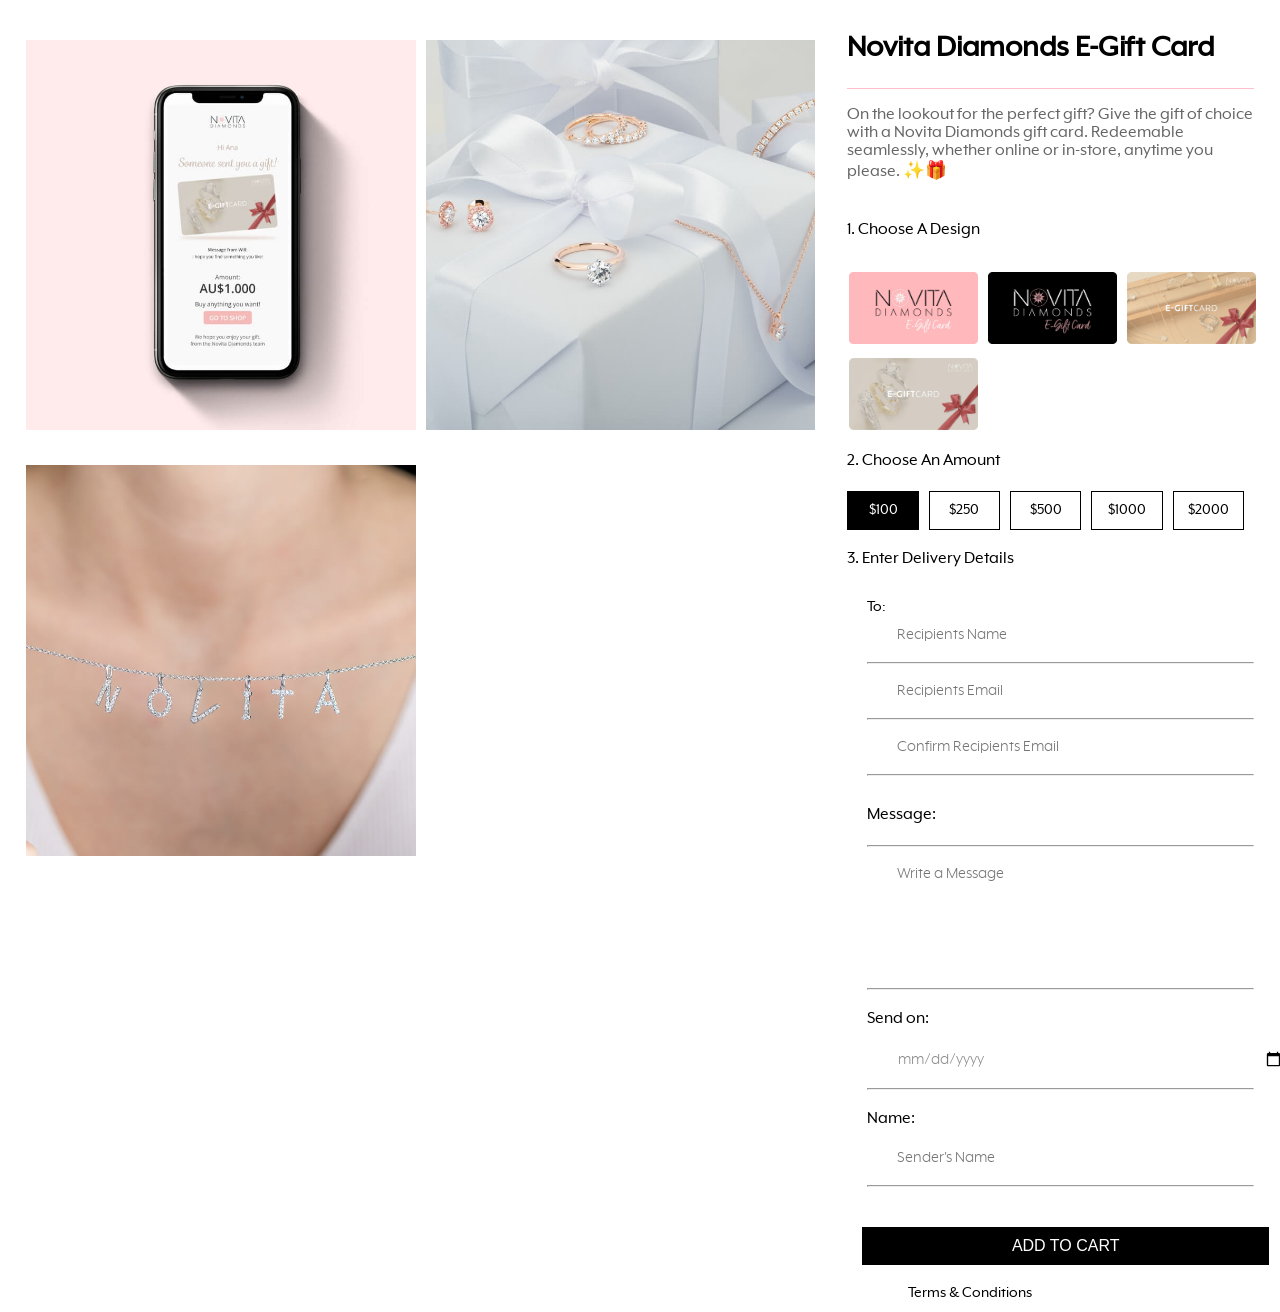
==== index.html @ 97e49a01 "design should improve" ====
<!DOCTYPE html>
<html lang="en">
  <head>
    <meta charset="UTF-8" />
    <meta name="viewport" content="width=device-width, initial-scale=1.0" />
    <title>Novita Diamonds E-Gift Card</title>
    <link rel="stylesheet" href="./assets/style/index.css" />
  </head>
  <body>
    <div class="container">
      <div class="top-images">
        <div class="top-images1">
          <img
            src="./assets/images/01 page image.jpg"
            alt="E-Gift Card on Phone"
          />

          <img
            src="./assets/images/03 image page.jpg"
            alt="E-Gift Card Necklace"
          />
        </div>
        <div class="top-images2">
          <img src="./assets/images/02 page image.jpg" alt="Gift Box" />
        </div>
      </div>
      <div class="right-part">
        <div class="upper-part">
          <h1>Novita Diamonds E-Gift Card</h1>
        </div>
        <form class="gift-card-form">
          <div class="form-group">
            <p class="description">
              On the lookout for the perfect gift? Give the gift of choice with a
              Novita Diamonds gift card. Redeemable seamlessly, whether online or
              in-store, anytime you please. ✨🎁
            </p>
            <label>1. Choose A Design</label>
            <div class="design-options">
              <img src="./assets/images/03 card .jpg" alt="Pink Design" />
              <img src="./assets/images/04 card.jpg" alt="Black Design" />
              <img src="./assets/images/02 card.jpg" alt="Gold Design" />
              <img src="./assets/images/01  card.jpg" alt="Silver Design" />
            </div>
          </div>

          <div class="form-group">
            <label>2. Choose An Amount</label>
            <div class="amount-options">
              <div class="selected">$100</div>
              <div>$250</div>
              <div>$500</div>
              <div>$1000</div>
              <div>$2000</div>
              
            </div>
          </div>

          <div class="form-group">
            <label>3. Enter Delivery Details</label>
            <div class="input-options">
              <label style="margin-top: 30px;" for="recipient-name">To:</label>
              <input
                type="text"
                id="recipient-name"
                name="recipient-name"
                placeholder="Recipients Name"
              />
              <hr />
              <input
                type="email"
                id="recipient-email"
                name="recipient-email"
                placeholder="Recipients Email"
              />
              <hr />
              <input
                type="email"
                id="confirm-email"
                name="confirm-email"
                placeholder="Confirm Recipients Email"
              />
              <hr />
              <div class="form-group">
                <label style="margin-top: 30px; margin-bottom: 20px;" for="message">Message:</label>
                <hr />
                <textarea
                  id="message"
                  name="message"
                  placeholder="Write a Message"
                  maxlength="450"
                  draggable="false"
                ></textarea>
                <hr />
              </div>

              <div class="form-group">
                <label for="send-date">Send on:</label>
                <input type="date" id="send-date" name="send-date" />
                <!-- <label for="send-date" class="placeholder">Pick a Date</label> -->
                <hr />
              </div>

              <div class="form-group">
                <label for="sender-name">Name:</label>
                <input
                  type="text"
                  id="sender-name"
                  name="sender-name"
                  placeholder="Sender's Name"
                />
                <hr />
              </div>
            </div>
          </div>
          <button type="submit">ADD TO CART</button>
        </form>
        <a class="bottom">Terms & Conditions</a>
      </div>
    </div>
  </body>
</html>
---- assets/style/index.css ----
@font-face {
  font-family: "mreaves-bold";
  src: url("../fonts/MrEavesXLModOT-Bold.ttf") format("truetype");
}
@font-face {
  font-family: "mreaves-book";
  src: url("../fonts/MrEavesXLModOT-Book.ttf") format("truetype");
}
@font-face {
  font-family: "mreaves-light";
  src: url("../fonts/MrEavesXLModOT-Light.ttf") format("truetype");
}
@font-face {
  font-family: "mreaves-regular";
  src: url("../fonts/MrEavesXLModOT-Reg.ttf") format("truetype");
}
body {
  max-width: 1440px;
  font-family: "mreaves-regular";
  background-color: #fff;
  margin: 0 auto;
  padding: 0;
}

.container {
  background-color: #fff;
  margin: 10px;
  display: flex;
  justify-content: space-between;
}

.horizontal-line {
  width: 100%;
  height: 1px;
  background-color: pink;
  margin-left: 10%;
}

.right-part {
  padding-left: 1rem;
  padding-right: 1rem;
  width: 34%;
}
.right-part .upper-part {
  border-bottom: 1px solid pink;
  box-sizing: border-box;
  font-size: 1rem;
  font-weight: 200;
}

hr {
  color: rgb(250, 247, 247);
}

.bottom {
  margin-left: 15%;
}

.description {
  text-align: start;
  color: #666;
  font-size: 1.1em;
  margin-bottom: 40px;
}

.top-images {
  display: grid;
  grid-template-columns: repeat(2, 1fr);
  height: -moz-fit-content;
  height: fit-content;
  padding-left: 1rem;
  padding-right: 1rem;
  width: 66%;
  gap: 10px;
}

.top-images img {
  max-width: 100%;
  height: auto;
  box-sizing: border-box;
  margin-top: 30px;
}

.gift-card-form {
  display: flex;
  flex-direction: column;
  align-items: center;
}
.gift-card-form .form-group {
  width: 100%;
  margin-bottom: 20px;
}
.gift-card-form .form-group > label {
  font-family: mreaves-regular;
  display: block;
  font-weight: normal;
  margin-bottom: 10px;
  font-size: 18px;
}
.gift-card-form .form-group input, .gift-card-form .form-group textarea {
  font-family: mreaves-book;
  font-size: 17px;
  margin: 0px 20px;
  width: 100%;
  padding: 10px;
  border: none;
  outline: none;
  color: #8c8b8b;
  font-weight: normal;
}
.gift-card-form .form-group textarea {
  resize: none;
  height: 100px;
}
.gift-card-form .form-group .design-options {
  margin-top: 30px;
  display: grid;
  grid-template-columns: repeat(3, 1fr);
  gap: 10px;
}
.gift-card-form .form-group .design-options img {
  max-width: 100%;
  border: 2px solid transparent;
  border-radius: 5px;
  transition: border-color 0.3s;
}
.gift-card-form .form-group .amount-options {
  margin-top: 20px;
  display: flex;
  justify-content: space-between;
}
.gift-card-form .form-group .amount-options div {
  flex: 1;
  border: 1px solid black;
  padding: 10px;
  margin-right: 10px;
  text-align: center;
  cursor: pointer;
  transition: background-color 0.3s;
}
.gift-card-form .form-group .amount-options div.selected {
  background-color: black;
  color: white;
}
.gift-card-form .form-group .input-options {
  margin-top: 30px;
  margin-left: 20px;
}
.gift-card-form button[type=submit] {
  background-color: black;
  color: white;
  font-size: 1em;
  margin-left: 30px;
  margin-bottom: 20px;
  padding: 10px 20px;
  width: 100%;
  border: none;
  cursor: pointer;
}/*# sourceMappingURL=index.css.map */
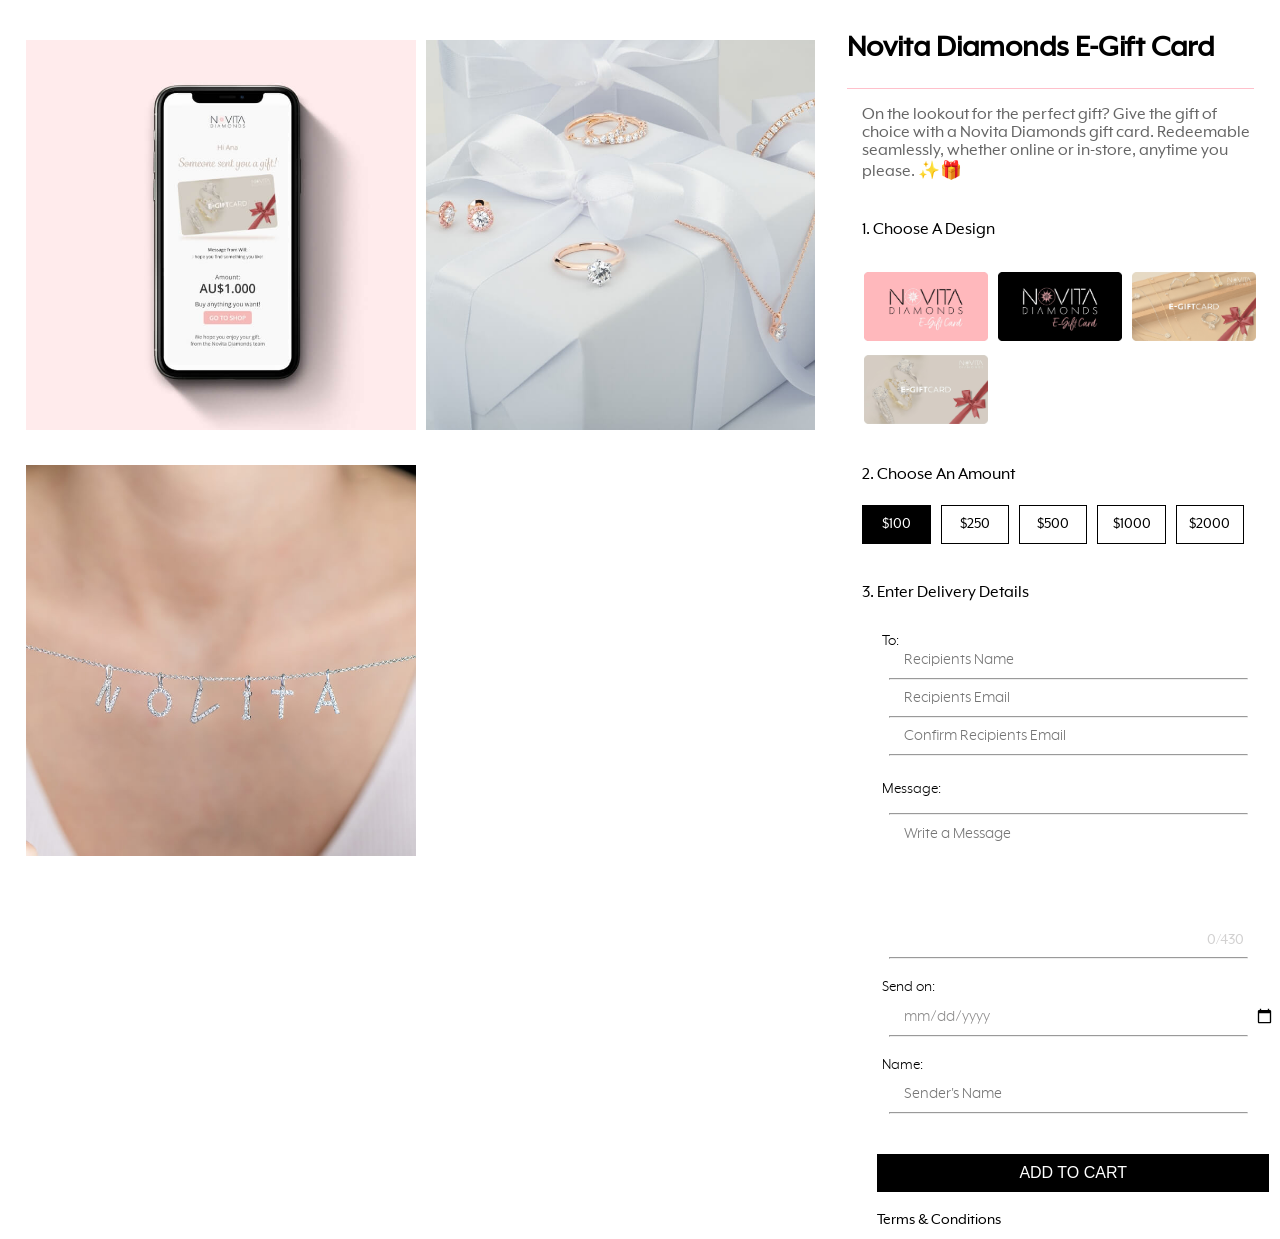
==== commit c26ab269: "without responsive index page all done" ====
--- a/index.html
+++ b/index.html
@@ -59,7 +59,7 @@
           <div class="form-group">
             <label>3. Enter Delivery Details</label>
             <div class="input-options">
-              <label style="margin-top: 30px;" for="recipient-name">To:</label>
+              <label class="inner-form" for="recipient-name">To:</label>
               <input
                 type="text"
                 id="recipient-name"
@@ -82,7 +82,7 @@
               />
               <hr />
               <div class="form-group">
-                <label style="margin-top: 30px; margin-bottom: 20px;" for="message">Message:</label>
+                <label class="form-msg" for="message">Message:</label>
                 <hr />
                 <textarea
                   id="message"
@@ -91,18 +91,19 @@
                   maxlength="450"
                   draggable="false"
                 ></textarea>
+                <span class="message_limit">0/430</span>
                 <hr />
               </div>
 
               <div class="form-group">
-                <label for="send-date">Send on:</label>
+                <label  class="inner-form" for="send-date">Send on:</label>
                 <input type="date" id="send-date" name="send-date" />
                 <!-- <label for="send-date" class="placeholder">Pick a Date</label> -->
                 <hr />
               </div>
 
               <div class="form-group">
-                <label for="sender-name">Name:</label>
+                <label  class="inner-form" for="sender-name">Name:</label>
                 <input
                   type="text"
                   id="sender-name"
@@ -114,8 +115,8 @@
             </div>
           </div>
           <button type="submit">ADD TO CART</button>
+          <a class="bottom">Terms & Conditions</a>
         </form>
-        <a class="bottom">Terms & Conditions</a>
       </div>
     </div>
   </body>
--- a/assets/style/index.css
+++ b/assets/style/index.css
@@ -49,11 +49,13 @@
 }
 
 hr {
+  width: 96%;
   color: rgb(250, 247, 247);
 }
 
 .bottom {
-  margin-left: 15%;
+  margin-right: auto;
+  margin-left: 15px;
 }
 
 .description {
@@ -85,6 +87,7 @@
   display: flex;
   flex-direction: column;
   align-items: center;
+  margin-left: 15px;
 }
 .gift-card-form .form-group {
   width: 100%;
@@ -96,13 +99,23 @@
   font-weight: normal;
   margin-bottom: 10px;
   font-size: 18px;
+  margin-top: 20px;
+}
+.gift-card-form .form-group .inner-form {
+  font-family: mreaves-book;
+  font-size: 16px;
+}
+.gift-card-form .form-group .form-msg {
+  font-family: mreaves-book;
+  font-size: 16px;
+  margin-top: 25px;
+  margin-bottom: 15px;
 }
 .gift-card-form .form-group input, .gift-card-form .form-group textarea {
   font-family: mreaves-book;
   font-size: 17px;
   margin: 0px 20px;
   width: 100%;
-  padding: 10px;
   border: none;
   outline: none;
   color: #8c8b8b;
@@ -146,6 +159,12 @@
   margin-top: 30px;
   margin-left: 20px;
 }
+.gift-card-form .form-group .message_limit {
+  display: block;
+  text-align: right;
+  color: #D2D1D1;
+  margin-right: 10px;
+}
 .gift-card-form button[type=submit] {
   background-color: black;
   color: white;
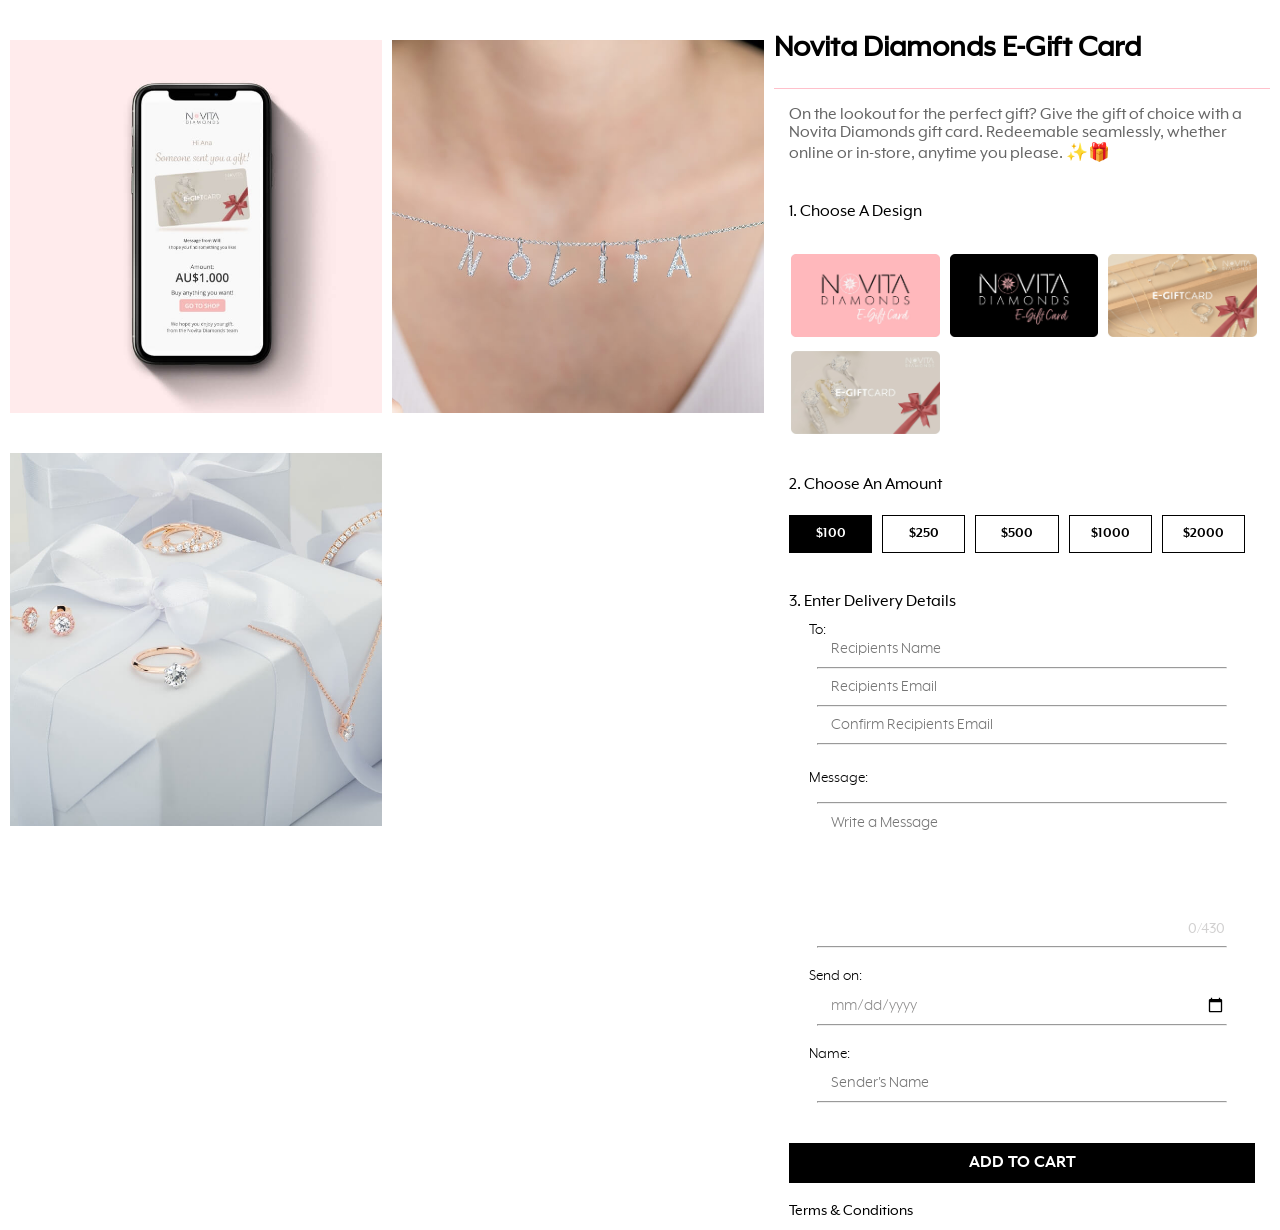
==== commit 1c3e8d07: "done. button design should be edit" ====
--- a/index.html
+++ b/index.html
@@ -115,7 +115,7 @@
             </div>
           </div>
           <button type="submit">ADD TO CART</button>
-          <a class="bottom">Terms & Conditions</a>
+          <a class="bottom" href="">Terms & Conditions</a>
         </form>
       </div>
     </div>
--- a/assets/style/index.css
+++ b/assets/style/index.css
@@ -27,6 +27,7 @@
   margin: 10px;
   display: flex;
   justify-content: space-between;
+  gap: 20px;
 }
 
 .horizontal-line {
@@ -37,8 +38,6 @@
 }
 
 .right-part {
-  padding-left: 1rem;
-  padding-right: 1rem;
   width: 34%;
 }
 .right-part .upper-part {
@@ -55,7 +54,8 @@
 
 .bottom {
   margin-right: auto;
-  margin-left: 15px;
+  text-decoration: none;
+  color: black;
 }
 
 .description {
@@ -66,14 +66,17 @@
 }
 
 .top-images {
-  display: grid;
-  grid-template-columns: repeat(2, 1fr);
-  height: -moz-fit-content;
-  height: fit-content;
-  padding-left: 1rem;
-  padding-right: 1rem;
+  display: flex;
+  flex-direction: column;
   width: 66%;
   gap: 10px;
+}
+.top-images > div {
+  display: flex;
+  gap: 10px;
+}
+.top-images > div > img {
+  width: 50%;
 }
 
 .top-images img {
@@ -87,7 +90,7 @@
   display: flex;
   flex-direction: column;
   align-items: center;
-  margin-left: 15px;
+  padding: 0px 15px;
 }
 .gift-card-form .form-group {
   width: 100%;
@@ -111,11 +114,12 @@
   margin-top: 25px;
   margin-bottom: 15px;
 }
-.gift-card-form .form-group input, .gift-card-form .form-group textarea {
+.gift-card-form .form-group input,
+.gift-card-form .form-group textarea {
   font-family: mreaves-book;
   font-size: 17px;
   margin: 0px 20px;
-  width: 100%;
+  width: 93%;
   border: none;
   outline: none;
   color: #8c8b8b;
@@ -143,6 +147,8 @@
   justify-content: space-between;
 }
 .gift-card-form .form-group .amount-options div {
+  font-family: mreaves-bold;
+  font-size: 15px;
   flex: 1;
   border: 1px solid black;
   padding: 10px;
@@ -156,23 +162,88 @@
   color: white;
 }
 .gift-card-form .form-group .input-options {
-  margin-top: 30px;
-  margin-left: 20px;
+  padding: 0px 20px 0px 20px;
 }
 .gift-card-form .form-group .message_limit {
   display: block;
   text-align: right;
-  color: #D2D1D1;
+  color: #d2d1d1;
   margin-right: 10px;
 }
 .gift-card-form button[type=submit] {
+  font-family: mreaves-bold;
   background-color: black;
   color: white;
-  font-size: 1em;
-  margin-left: 30px;
+  font-size: 18px;
   margin-bottom: 20px;
   padding: 10px 20px;
   width: 100%;
   border: none;
   cursor: pointer;
+}
+
+@media (min-width: 1440px) {
+  .container {
+    flex-direction: row;
+  }
+  .right-part {
+    width: 34%;
+  }
+  .top-images {
+    width: 66%;
+  }
+}
+@media (max-width: 1440px) and (min-width: 991px) {
+  .container {
+    flex-direction: row;
+  }
+  .right-part {
+    width: 40%;
+  }
+  .top-images {
+    width: 60%;
+  }
+}
+@media (max-width: 991px) and (min-width: 767px) {
+  .container {
+    flex-direction: column;
+  }
+  .right-part {
+    width: 100%;
+  }
+  .top-images {
+    width: 100%;
+  }
+}
+@media (max-width: 767px) and (min-width: 375px) {
+  .container {
+    flex-direction: column;
+  }
+  .right-part {
+    width: 100%;
+  }
+  .top-images {
+    width: 100%;
+  }
+}
+@media (max-width: 375px) {
+  .container {
+    flex-direction: column;
+  }
+  .right-part {
+    width: 100%;
+  }
+  .top-images {
+    width: 100%;
+  }
+  .top-images img {
+    margin-top: 15px;
+  }
+  .gift-card-form .form-group .design-options {
+    grid-template-columns: repeat(3, 1fr);
+  }
+  .gift-card-form button[type=submit] {
+    font-size: 0.9em;
+    padding: 8px 16px;
+  }
 }/*# sourceMappingURL=index.css.map */
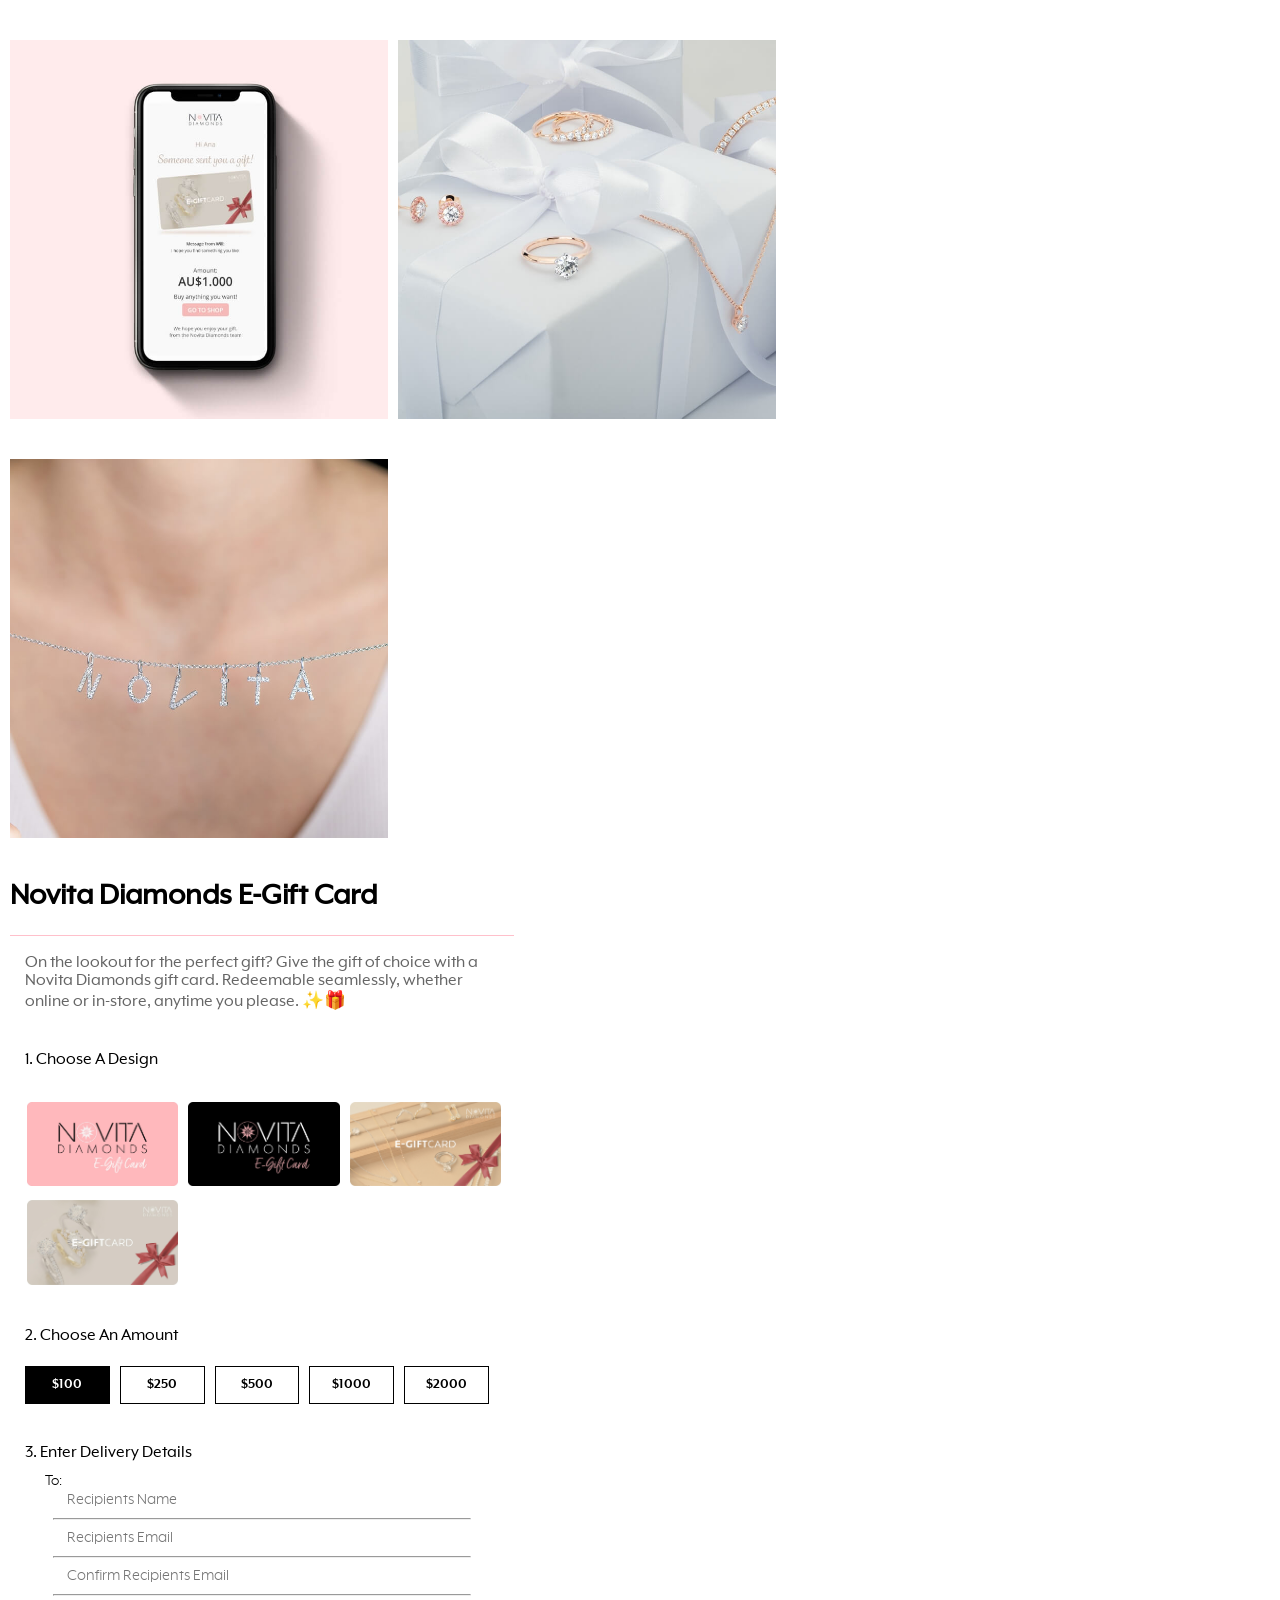
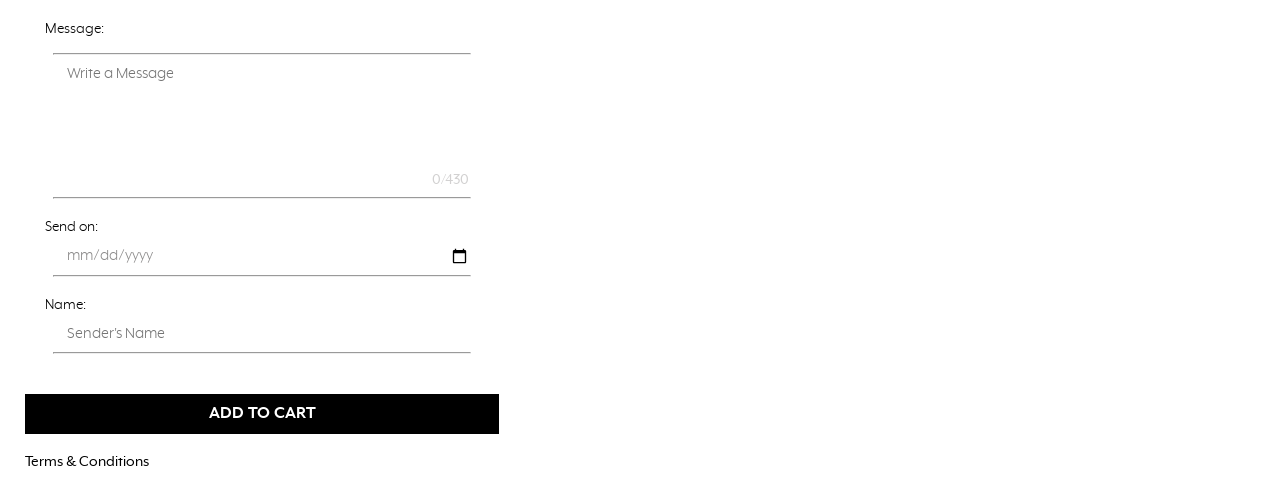
==== commit d41a4536: "responsive looks all ok" ====
--- a/index.html
+++ b/index.html
@@ -14,14 +14,13 @@
             src="./assets/images/01 page image.jpg"
             alt="E-Gift Card on Phone"
           />
-
+          <img src="./assets/images/02 page image.jpg" alt="Gift Box" />
+        </div>
+        <div class="top-images2">
           <img
             src="./assets/images/03 image page.jpg"
             alt="E-Gift Card Necklace"
           />
-        </div>
-        <div class="top-images2">
-          <img src="./assets/images/02 page image.jpg" alt="Gift Box" />
         </div>
       </div>
       <div class="right-part">
--- a/assets/style/index.css
+++ b/assets/style/index.css
@@ -28,6 +28,7 @@
   display: flex;
   justify-content: space-between;
   gap: 20px;
+  flex-wrap: wrap;
 }
 
 .horizontal-line {
@@ -236,8 +237,11 @@
   .top-images {
     width: 100%;
   }
-  .top-images img {
+  .top-images1 img {
     margin-top: 15px;
+  }
+  .top-images2 img {
+    display: none;
   }
   .gift-card-form .form-group .design-options {
     grid-template-columns: repeat(3, 1fr);
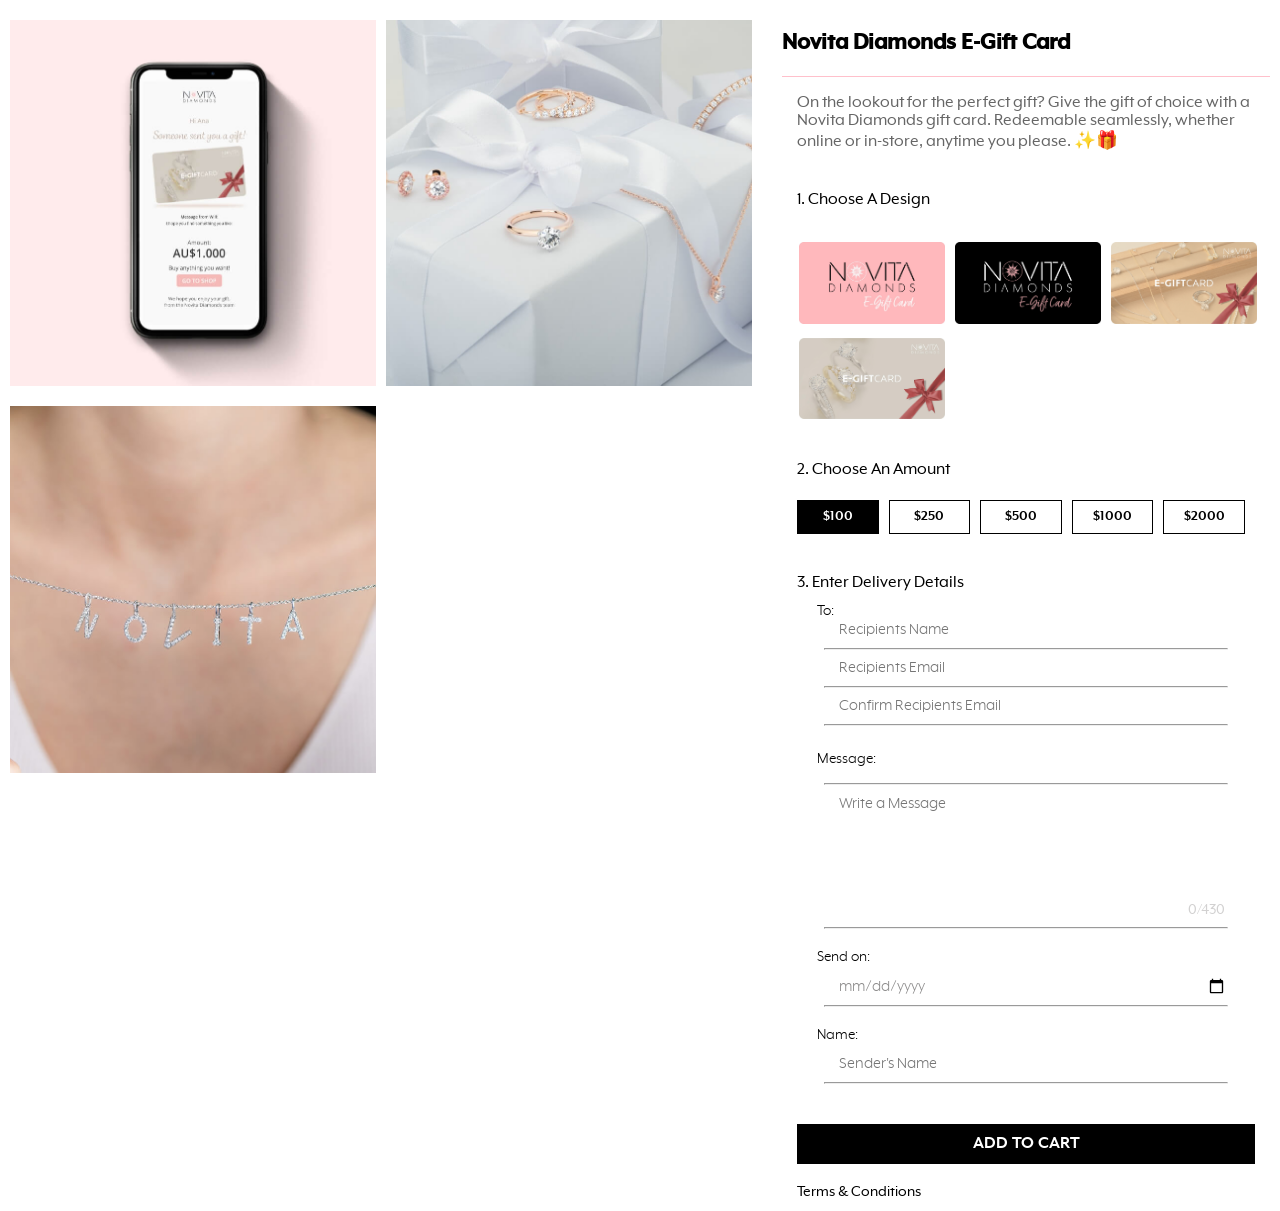
==== commit ec7b1343: "edited some design" ====
--- a/index.html
+++ b/index.html
@@ -25,7 +25,7 @@
       </div>
       <div class="right-part">
         <div class="upper-part">
-          <h1>Novita Diamonds E-Gift Card</h1>
+          <h2>Novita Diamonds E-Gift Card</h2>
         </div>
         <form class="gift-card-form">
           <div class="form-group">
--- a/assets/style/index.css
+++ b/assets/style/index.css
@@ -27,15 +27,7 @@
   margin: 10px;
   display: flex;
   justify-content: space-between;
-  gap: 20px;
-  flex-wrap: wrap;
-}
-
-.horizontal-line {
-  width: 100%;
-  height: 1px;
-  background-color: pink;
-  margin-left: 10%;
+  gap: 40px;
 }
 
 .right-part {
@@ -43,9 +35,9 @@
 }
 .right-part .upper-part {
   border-bottom: 1px solid pink;
-  box-sizing: border-box;
-  font-size: 1rem;
-  font-weight: 200;
+  font-size: 16px;
+  font-weight: 500;
+  font-family: mreaves-bold;
 }
 
 hr {
@@ -83,8 +75,7 @@
 .top-images img {
   max-width: 100%;
   height: auto;
-  box-sizing: border-box;
-  margin-top: 30px;
+  margin-top: 10px;
 }
 
 .gift-card-form {
@@ -152,15 +143,19 @@
   font-size: 15px;
   flex: 1;
   border: 1px solid black;
-  padding: 10px;
+  padding: 8px 0px;
   margin-right: 10px;
   text-align: center;
   cursor: pointer;
-  transition: background-color 0.3s;
+  transition: background-color 0.3s, color 0.3s;
 }
 .gift-card-form .form-group .amount-options div.selected {
   background-color: black;
   color: white;
+}
+.gift-card-form .form-group .amount-options div:hover {
+  background-color: black; /* Change background color on hover */
+  color: white; /* Change text color on hover */
 }
 .gift-card-form .form-group .input-options {
   padding: 0px 20px 0px 20px;
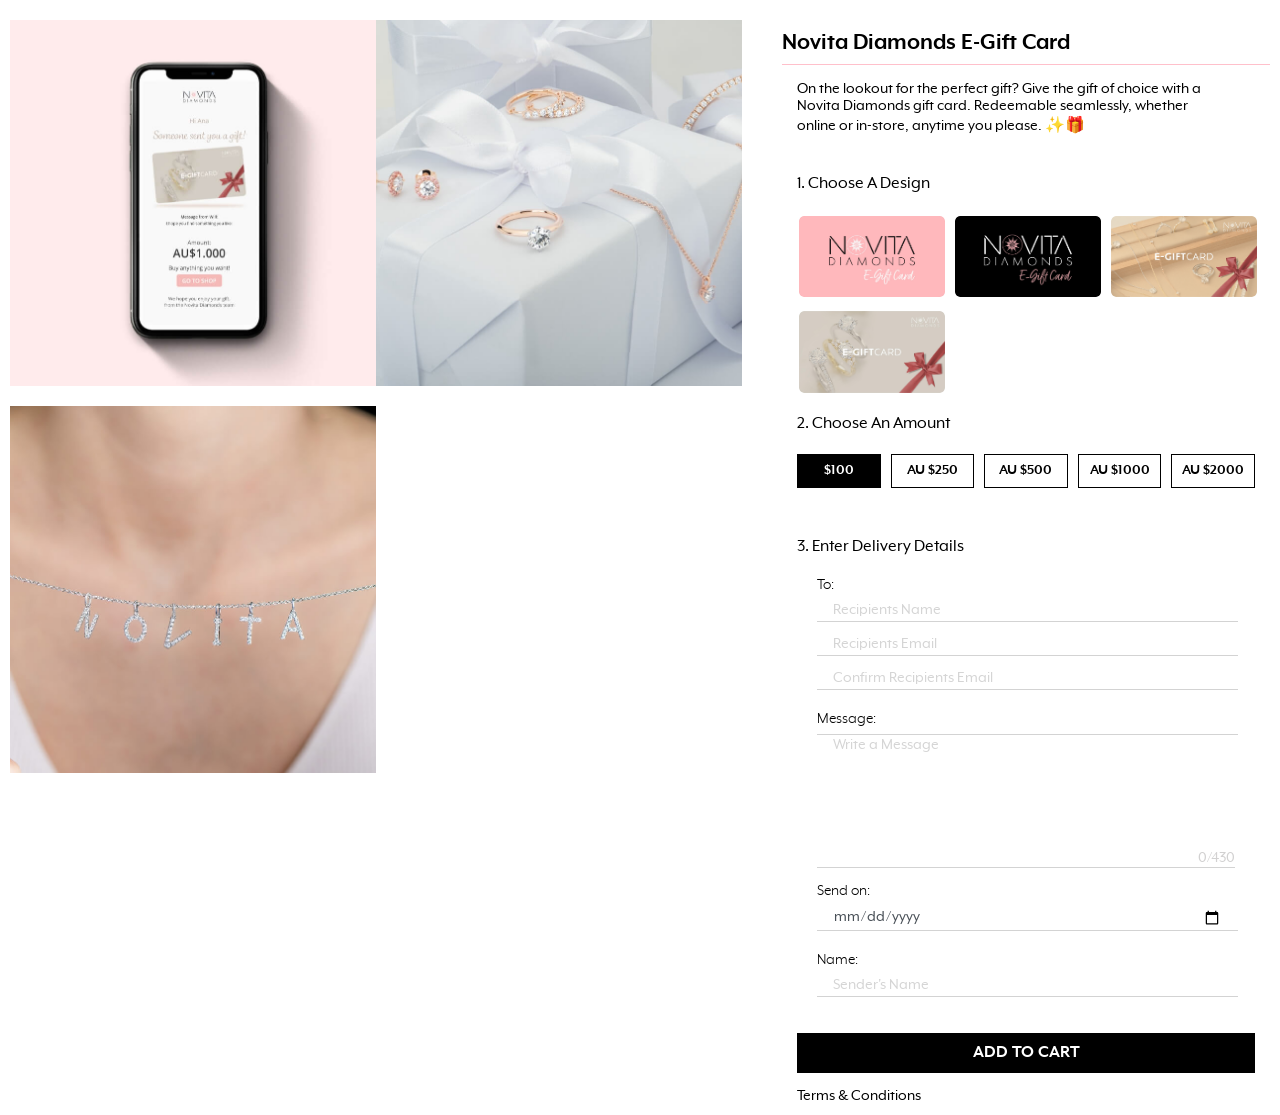
==== commit 8573d348: "re-designing and solving some issue.till now solved right part issues" ====
--- a/index.html
+++ b/index.html
@@ -28,7 +28,7 @@
           <h2>Novita Diamonds E-Gift Card</h2>
         </div>
         <form class="gift-card-form">
-          <div class="form-group">
+          <div class="upper-form-group">
             <p class="description">
               On the lookout for the perfect gift? Give the gift of choice with a
               Novita Diamonds gift card. Redeemable seamlessly, whether online or
@@ -43,46 +43,47 @@
             </div>
           </div>
 
-          <div class="form-group">
+          <div class="amount-form-group">
             <label>2. Choose An Amount</label>
             <div class="amount-options">
               <div class="selected">$100</div>
-              <div>$250</div>
-              <div>$500</div>
-              <div>$1000</div>
-              <div>$2000</div>
-              
+              <div>AU $250</div>
+              <div>AU $500</div>
+              <div>AU $1000</div>
+              <div>AU $2000</div>
             </div>
           </div>
 
           <div class="form-group">
             <label>3. Enter Delivery Details</label>
             <div class="input-options">
-              <label class="inner-form" for="recipient-name">To:</label>
-              <input
-                type="text"
-                id="recipient-name"
-                name="recipient-name"
-                placeholder="Recipients Name"
-              />
-              <hr />
-              <input
-                type="email"
-                id="recipient-email"
-                name="recipient-email"
-                placeholder="Recipients Email"
-              />
-              <hr />
-              <input
-                type="email"
-                id="confirm-email"
-                name="confirm-email"
-                placeholder="Confirm Recipients Email"
-              />
-              <hr />
-              <div class="form-group">
+              <div class="upper-form">
+                <label class="inner-form" for="recipient-name">To:</label>
+                <input
+                  type="text"
+                  id="recipient-name"
+                  name="recipient-name"
+                  placeholder="Recipients Name"
+                />
+                
+                <input
+                  type="email"
+                  id="recipient-email"
+                  name="recipient-email"
+                  placeholder="Recipients Email"
+                />
+                
+                <input
+                  type="email"
+                  id="confirm-email"
+                  name="confirm-email"
+                  placeholder="Confirm Recipients Email"
+                />
+              </div>
+              
+              <div class="text-msg">
                 <label class="form-msg" for="message">Message:</label>
-                <hr />
+                
                 <textarea
                   id="message"
                   name="message"
@@ -91,17 +92,16 @@
                   draggable="false"
                 ></textarea>
                 <span class="message_limit">0/430</span>
-                <hr />
+                
               </div>
 
-              <div class="form-group">
+              <div class="send-on">
                 <label  class="inner-form" for="send-date">Send on:</label>
                 <input type="date" id="send-date" name="send-date" />
                 <!-- <label for="send-date" class="placeholder">Pick a Date</label> -->
-                <hr />
               </div>
 
-              <div class="form-group">
+              <div class="name-input">
                 <label  class="inner-form" for="sender-name">Name:</label>
                 <input
                   type="text"
@@ -109,7 +109,6 @@
                   name="sender-name"
                   placeholder="Sender's Name"
                 />
-                <hr />
               </div>
             </div>
           </div>
--- a/assets/style/index.css
+++ b/assets/style/index.css
@@ -30,34 +30,6 @@
   gap: 40px;
 }
 
-.right-part {
-  width: 34%;
-}
-.right-part .upper-part {
-  border-bottom: 1px solid pink;
-  font-size: 16px;
-  font-weight: 500;
-  font-family: mreaves-bold;
-}
-
-hr {
-  width: 96%;
-  color: rgb(250, 247, 247);
-}
-
-.bottom {
-  margin-right: auto;
-  text-decoration: none;
-  color: black;
-}
-
-.description {
-  text-align: start;
-  color: #666;
-  font-size: 1.1em;
-  margin-bottom: 40px;
-}
-
 .top-images {
   display: flex;
   flex-direction: column;
@@ -66,7 +38,6 @@
 }
 .top-images > div {
   display: flex;
-  gap: 10px;
 }
 .top-images > div > img {
   width: 50%;
@@ -78,17 +49,25 @@
   margin-top: 10px;
 }
 
-.gift-card-form {
+.right-part {
+  width: 34%;
+}
+.right-part .upper-part {
+  border-bottom: 1px solid pink;
+  font-size: 16px;
+  font-family: mreaves-bold;
+}
+.right-part .upper-part h2 {
+  font-weight: 500;
+  margin-bottom: 8px;
+}
+.right-part .gift-card-form {
   display: flex;
   flex-direction: column;
   align-items: center;
   padding: 0px 15px;
 }
-.gift-card-form .form-group {
-  width: 100%;
-  margin-bottom: 20px;
-}
-.gift-card-form .form-group > label {
+.right-part .gift-card-form .upper-form-group > label {
   font-family: mreaves-regular;
   display: block;
   font-weight: normal;
@@ -96,88 +75,153 @@
   font-size: 18px;
   margin-top: 20px;
 }
-.gift-card-form .form-group .inner-form {
-  font-family: mreaves-book;
-  font-size: 16px;
-}
-.gift-card-form .form-group .form-msg {
-  font-family: mreaves-book;
-  font-size: 16px;
-  margin-top: 25px;
-  margin-bottom: 15px;
-}
-.gift-card-form .form-group input,
-.gift-card-form .form-group textarea {
-  font-family: mreaves-book;
-  font-size: 17px;
-  margin: 0px 20px;
-  width: 93%;
-  border: none;
-  outline: none;
-  color: #8c8b8b;
-  font-weight: normal;
-}
-.gift-card-form .form-group textarea {
-  resize: none;
-  height: 100px;
-}
-.gift-card-form .form-group .design-options {
-  margin-top: 30px;
+.right-part .gift-card-form .upper-form-group .description {
+  text-align: start;
+  font-size: 16px;
+  margin-bottom: 40px;
+  width: 92%;
+}
+.right-part .gift-card-form .upper-form-group .design-options {
+  margin-top: 20px;
   display: grid;
   grid-template-columns: repeat(3, 1fr);
   gap: 10px;
 }
-.gift-card-form .form-group .design-options img {
+.right-part .gift-card-form .upper-form-group .design-options img {
+  cursor: pointer;
   max-width: 100%;
+  border-radius: 7px;
   border: 2px solid transparent;
-  border-radius: 5px;
-  transition: border-color 0.3s;
-}
-.gift-card-form .form-group .amount-options {
-  margin-top: 20px;
-  display: flex;
-  justify-content: space-between;
-}
-.gift-card-form .form-group .amount-options div {
+}
+.right-part .gift-card-form .upper-form-group .design-options img:hover {
+  border: 2px solid #F5BAB9;
+}
+.right-part .gift-card-form .amount-form-group {
+  align-self: normal;
+}
+.right-part .gift-card-form .amount-form-group > label {
+  font-family: mreaves-regular;
+  display: block;
+  font-weight: normal;
+  margin-bottom: 10px;
+  font-size: 18px;
+  margin-top: 20px;
+}
+.right-part .gift-card-form .amount-form-group .amount-options {
+  margin-top: 20px;
+  display: flex;
+  gap: 10px;
+}
+.right-part .gift-card-form .amount-form-group .amount-options div {
   font-family: mreaves-bold;
   font-size: 15px;
   flex: 1;
   border: 1px solid black;
   padding: 8px 0px;
-  margin-right: 10px;
   text-align: center;
   cursor: pointer;
   transition: background-color 0.3s, color 0.3s;
 }
-.gift-card-form .form-group .amount-options div.selected {
+.right-part .gift-card-form .amount-form-group .amount-options div.selected {
   background-color: black;
   color: white;
 }
-.gift-card-form .form-group .amount-options div:hover {
+.right-part .gift-card-form .amount-form-group .amount-options div:hover {
   background-color: black; /* Change background color on hover */
   color: white; /* Change text color on hover */
 }
-.gift-card-form .form-group .input-options {
-  padding: 0px 20px 0px 20px;
-}
-.gift-card-form .form-group .message_limit {
+.right-part .gift-card-form .form-group {
+  width: 100%;
+  margin-top: 30px;
+}
+.right-part .gift-card-form .form-group > label {
+  font-family: mreaves-regular;
+  display: block;
+  font-weight: normal;
+  margin-bottom: 10px;
+  font-size: 18px;
+  margin-top: 20px;
+}
+.right-part .gift-card-form .form-group .inner-form {
+  font-family: mreaves-book;
+  font-size: 16px;
+}
+.right-part .gift-card-form .form-group .form-msg {
+  font-family: mreaves-book;
+  font-size: 16px;
+  margin-bottom: 4px;
+}
+.right-part .gift-card-form .form-group input,
+.right-part .gift-card-form .form-group textarea {
+  font-family: mreaves-regular;
+  font-weight: 400;
+  font-size: 16px;
+  margin: 6px 0px;
+  width: 93%;
+  border: none;
+  outline: none;
+  font-weight: normal;
+}
+.right-part .gift-card-form .form-group input {
+  color: #495057;
+}
+.right-part .gift-card-form .form-group textarea {
+  resize: none;
+  height: 100px;
+  padding: 2px 16px;
+  border-top: 1px solid #d3d3d3;
+}
+.right-part .gift-card-form .form-group input::-moz-placeholder, .right-part .gift-card-form .form-group textarea::-moz-placeholder {
+  color: #d5d5d5;
+}
+.right-part .gift-card-form .form-group input::placeholder,
+.right-part .gift-card-form .form-group textarea::placeholder {
+  color: #d5d5d5;
+}
+.right-part .gift-card-form .form-group .input-options {
+  padding: 0px 20px;
+}
+.right-part .gift-card-form .form-group .input-options .upper-form {
+  margin-top: 20px;
+}
+.right-part .gift-card-form .form-group .input-options .text-msg {
+  margin-top: 15px;
+}
+.right-part .gift-card-form .form-group .input-options .send-on {
+  margin-top: 15px;
+}
+.right-part .gift-card-form .form-group .input-options .name-input {
+  margin-top: 15px;
+}
+.right-part .gift-card-form .form-group .input-options input {
+  border-bottom: 1px solid #d3d3d3;
+  padding: 2px 16px;
+}
+.right-part .gift-card-form .text-msg .message_limit {
   display: block;
   text-align: right;
   color: #d2d1d1;
-  margin-right: 10px;
-}
-.gift-card-form button[type=submit] {
+  border-bottom: 1px solid #d3d3d3;
+}
+.right-part .gift-card-form button[type=submit] {
   font-family: mreaves-bold;
   background-color: black;
   color: white;
   font-size: 18px;
-  margin-bottom: 20px;
+  margin-top: 30px;
+  margin-bottom: 15px;
   padding: 10px 20px;
   width: 100%;
   border: none;
   cursor: pointer;
 }
 
+.bottom {
+  margin-right: auto;
+  text-decoration: none;
+  color: black;
+}
+
 @media (min-width: 1440px) {
   .container {
     flex-direction: row;
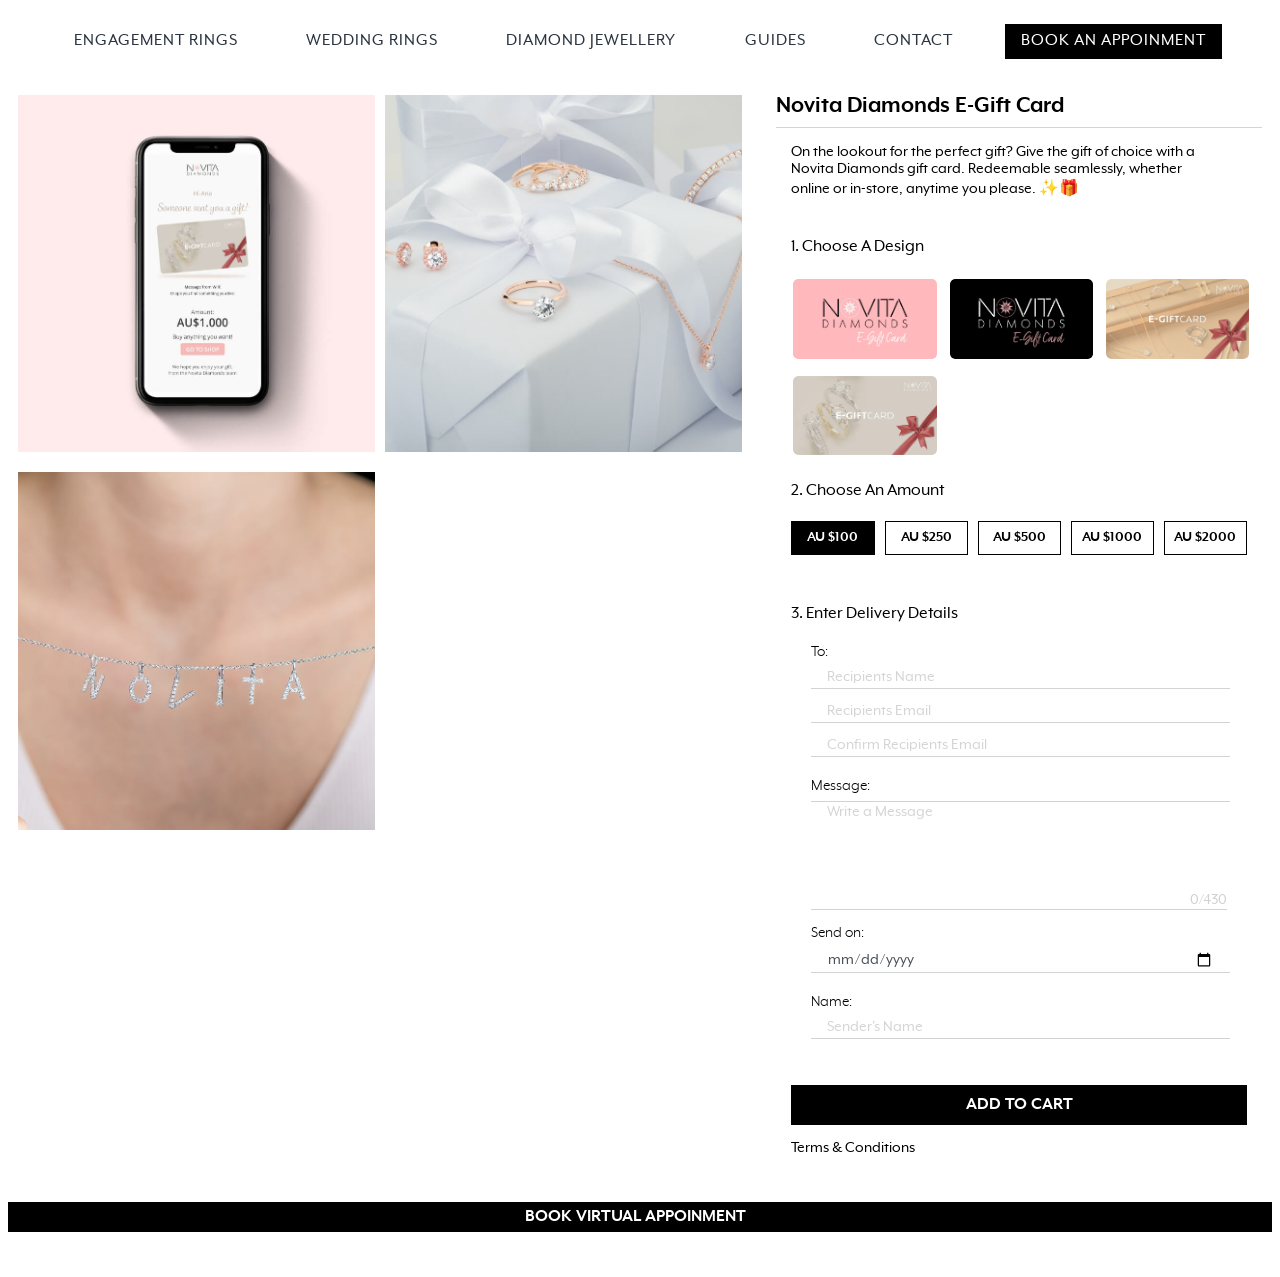
==== commit ea7e2f8c: "dekstop design done" ====
--- a/index.html
+++ b/index.html
@@ -8,114 +8,146 @@
   </head>
   <body>
     <div class="container">
-      <div class="top-images">
-        <div class="top-images1">
-          <img
-            src="./assets/images/01 page image.jpg"
-            alt="E-Gift Card on Phone"
-          />
-          <img src="./assets/images/02 page image.jpg" alt="Gift Box" />
-        </div>
-        <div class="top-images2">
-          <img
-            src="./assets/images/03 image page.jpg"
-            alt="E-Gift Card Necklace"
-          />
+      <div class="main-menu">
+        <div class="full-menu">
+          <ul class="all-buttons">
+            <li>
+              <a href="#">ENGAGEMENT RINGS</a>
+            </li>
+            <li>
+              <a href="#">WEDDING RINGS</a>
+            </li>
+            <li>
+              <a href="#">DIAMOND JEWELLERY</a>
+            </li>
+            <li>
+              <a href="#">GUIDES</a>
+            </li>
+            <li>
+              <a href="#">CONTACT</a>
+            </li>
+            <li class="selected">
+              <a href="#">BOOK AN APPOINMENT</a>
+            </li>
+          </ul>
         </div>
       </div>
-      <div class="right-part">
-        <div class="upper-part">
-          <h2>Novita Diamonds E-Gift Card</h2>
+      <div class="full-part">
+        <div class="top-images">
+          <div class="top-images1">
+            <img
+              src="./assets/images/01 page image.jpg"
+              alt="E-Gift Card on Phone"
+            />
+            <img src="./assets/images/02 page image.jpg" alt="Gift Box" />
+          </div>
+          <div class="top-images2">
+            <img
+              src="./assets/images/03 image page.jpg"
+              alt="E-Gift Card Necklace"
+            />
+          </div>
         </div>
-        <form class="gift-card-form">
-          <div class="upper-form-group">
-            <p class="description">
-              On the lookout for the perfect gift? Give the gift of choice with a
-              Novita Diamonds gift card. Redeemable seamlessly, whether online or
-              in-store, anytime you please. ✨🎁
-            </p>
-            <label>1. Choose A Design</label>
-            <div class="design-options">
-              <img src="./assets/images/03 card .jpg" alt="Pink Design" />
-              <img src="./assets/images/04 card.jpg" alt="Black Design" />
-              <img src="./assets/images/02 card.jpg" alt="Gold Design" />
-              <img src="./assets/images/01  card.jpg" alt="Silver Design" />
-            </div>
+        <div class="right-part">
+          <div class="upper-part">
+            <h2>Novita Diamonds E-Gift Card</h2>
           </div>
-
-          <div class="amount-form-group">
-            <label>2. Choose An Amount</label>
-            <div class="amount-options">
-              <div class="selected">$100</div>
-              <div>AU $250</div>
-              <div>AU $500</div>
-              <div>AU $1000</div>
-              <div>AU $2000</div>
-            </div>
-          </div>
-
-          <div class="form-group">
-            <label>3. Enter Delivery Details</label>
-            <div class="input-options">
-              <div class="upper-form">
-                <label class="inner-form" for="recipient-name">To:</label>
-                <input
-                  type="text"
-                  id="recipient-name"
-                  name="recipient-name"
-                  placeholder="Recipients Name"
-                />
-                
-                <input
-                  type="email"
-                  id="recipient-email"
-                  name="recipient-email"
-                  placeholder="Recipients Email"
-                />
-                
-                <input
-                  type="email"
-                  id="confirm-email"
-                  name="confirm-email"
-                  placeholder="Confirm Recipients Email"
-                />
-              </div>
-              
-              <div class="text-msg">
-                <label class="form-msg" for="message">Message:</label>
-                
-                <textarea
-                  id="message"
-                  name="message"
-                  placeholder="Write a Message"
-                  maxlength="450"
-                  draggable="false"
-                ></textarea>
-                <span class="message_limit">0/430</span>
-                
-              </div>
-
-              <div class="send-on">
-                <label  class="inner-form" for="send-date">Send on:</label>
-                <input type="date" id="send-date" name="send-date" />
-                <!-- <label for="send-date" class="placeholder">Pick a Date</label> -->
-              </div>
-
-              <div class="name-input">
-                <label  class="inner-form" for="sender-name">Name:</label>
-                <input
-                  type="text"
-                  id="sender-name"
-                  name="sender-name"
-                  placeholder="Sender's Name"
-                />
+          <form class="gift-card-form">
+            <div class="upper-form-group">
+              <p class="description">
+                On the lookout for the perfect gift? Give the gift of choice with a
+                Novita Diamonds gift card. Redeemable seamlessly, whether online or
+                in-store, anytime you please. ✨🎁
+              </p>
+              <label>1. Choose A Design</label>
+              <div class="design-options">
+                <img src="./assets/images/03 card .jpg" alt="Pink Design" />
+                <img src="./assets/images/04 card.jpg" alt="Black Design" />
+                <img src="./assets/images/02 card.jpg" alt="Gold Design" />
+                <img src="./assets/images/01  card.jpg" alt="Silver Design" />
               </div>
             </div>
-          </div>
-          <button type="submit">ADD TO CART</button>
-          <a class="bottom" href="">Terms & Conditions</a>
-        </form>
+  
+            <div class="amount-form-group">
+              <label>2. Choose An Amount</label>
+              <div class="amount-options">
+                <div class="selected">AU $100</div>
+                <div>AU $250</div>
+                <div>AU $500</div>
+                <div>AU $1000</div>
+                <div>AU $2000</div>
+              </div>
+            </div>
+  
+            <div class="form-group">
+              <label>3. Enter Delivery Details</label>
+              <div class="input-options">
+                <div class="upper-form">
+                  <label class="inner-form" for="recipient-name">To:</label>
+                  <input
+                    type="text"
+                    id="recipient-name"
+                    name="recipient-name"
+                    placeholder="Recipients Name"
+                  />
+                  
+                  <input
+                    type="email"
+                    id="recipient-email"
+                    name="recipient-email"
+                    placeholder="Recipients Email"
+                  />
+                  
+                  <input
+                    type="email"
+                    id="confirm-email"
+                    name="confirm-email"
+                    placeholder="Confirm Recipients Email"
+                  />
+                </div>
+                
+                <div class="text-msg">
+                  <label class="form-msg" for="message">Message:</label>
+                  
+                  <textarea
+                    id="message"
+                    name="message"
+                    placeholder="Write a Message"
+                    maxlength="450"
+                    draggable="false"
+                  ></textarea>
+                  <span class="message_limit">0/430</span>
+                  
+                </div>
+  
+                <div class="send-on">
+                  <label  class="inner-form" for="send-date">Send on:</label>
+                  <input type="date" id="send-date" name="send-date" />
+                  <!-- <label for="send-date" class="placeholder">Pick a Date</label> -->
+                </div>
+  
+                <div class="name-input">
+                  <label  class="inner-form" for="sender-name">Name:</label>
+                  <input
+                    type="text"
+                    id="sender-name"
+                    name="sender-name"
+                    placeholder="Sender's Name"
+                  />
+                </div>
+              </div>
+            </div>
+            <button type="submit">ADD TO CART</button>
+            <a class="bottom" href="">Terms & Conditions</a>
+          </form>
+        </div>
       </div>
+    </div>
+    <div class="lower-button">
+      <a  class="virtual-appoinment-btn" href="#">
+        BOOK VIRTUAL APPOINMENT
+        <img src="https://novaaus.manmadediamonds.com.au/images/virtual_icon_header.svg" alt="">
+      </a>
     </div>
   </body>
 </html>
--- a/assets/style/index.css
+++ b/assets/style/index.css
@@ -14,7 +14,7 @@
   font-family: "mreaves-regular";
   src: url("../fonts/MrEavesXLModOT-Reg.ttf") format("truetype");
 }
-body {
+.container {
   max-width: 1440px;
   font-family: "mreaves-regular";
   background-color: #fff;
@@ -22,12 +22,49 @@
   padding: 0;
 }
 
-.container {
+.main-menu {
+  background-color: white;
+  padding: 1rem 0;
+}
+.main-menu .full-menu {
+  max-width: 1200px;
+  margin: 0 auto;
+  text-align: center;
+}
+.main-menu .full-menu .all-buttons {
+  display: flex;
+  justify-content: space-around;
+  list-style: none;
+  padding: 0;
+  margin: 0;
+}
+.main-menu .full-menu .all-buttons li a {
+  color: #2b3541;
+  font-size: 18px;
+  text-decoration: none;
+  padding: 0.5rem 1rem;
+  display: block;
+  letter-spacing: 1px;
+  font-weight: 400;
+}
+.main-menu .full-menu .all-buttons li a:hover {
+  color: #F5BAB9;
+  text-decoration: none;
+}
+.main-menu .full-menu .all-buttons li:last-child a {
+  background-color: black;
+  color: white;
+}
+.main-menu .full-menu .all-buttons li:last-child a:hover {
+  background-color: #ffcfce;
+}
+
+.full-part {
   background-color: #fff;
   margin: 10px;
   display: flex;
   justify-content: space-between;
-  gap: 40px;
+  gap: 30px;
 }
 
 .top-images {
@@ -38,9 +75,10 @@
 }
 .top-images > div {
   display: flex;
+  gap: 10px;
 }
 .top-images > div > img {
-  width: 50%;
+  width: 49%;
 }
 
 .top-images img {
@@ -59,7 +97,7 @@
 }
 .right-part .upper-part h2 {
   font-weight: 500;
-  margin-bottom: 8px;
+  margin: 8px 0px;
 }
 .right-part .gift-card-form {
   display: flex;
@@ -85,7 +123,7 @@
   margin-top: 20px;
   display: grid;
   grid-template-columns: repeat(3, 1fr);
-  gap: 10px;
+  gap: 13px;
 }
 .right-part .gift-card-form .upper-form-group .design-options img {
   cursor: pointer;
@@ -105,7 +143,7 @@
   font-weight: normal;
   margin-bottom: 10px;
   font-size: 18px;
-  margin-top: 20px;
+  margin-top: 25px;
 }
 .right-part .gift-card-form .amount-form-group .amount-options {
   margin-top: 20px;
@@ -167,7 +205,7 @@
 }
 .right-part .gift-card-form .form-group textarea {
   resize: none;
-  height: 100px;
+  height: 75px;
   padding: 2px 16px;
   border-top: 1px solid #d3d3d3;
 }
@@ -184,9 +222,6 @@
 .right-part .gift-card-form .form-group .input-options .upper-form {
   margin-top: 20px;
 }
-.right-part .gift-card-form .form-group .input-options .text-msg {
-  margin-top: 15px;
-}
 .right-part .gift-card-form .form-group .input-options .send-on {
   margin-top: 15px;
 }
@@ -197,18 +232,22 @@
   border-bottom: 1px solid #d3d3d3;
   padding: 2px 16px;
 }
+.right-part .gift-card-form .text-msg {
+  margin-top: 15px;
+  border-bottom: 1px solid #d3d3d3;
+  width: 100%;
+}
 .right-part .gift-card-form .text-msg .message_limit {
   display: block;
   text-align: right;
   color: #d2d1d1;
-  border-bottom: 1px solid #d3d3d3;
 }
 .right-part .gift-card-form button[type=submit] {
   font-family: mreaves-bold;
   background-color: black;
   color: white;
   font-size: 18px;
-  margin-top: 30px;
+  margin-top: 40px;
   margin-bottom: 15px;
   padding: 10px 20px;
   width: 100%;
@@ -222,8 +261,29 @@
   color: black;
 }
 
+.lower-button {
+  background-color: black;
+  padding: 5px;
+  margin: 45px 0px;
+  width: max;
+  text-align: center;
+}
+.lower-button .virtual-appoinment-btn {
+  display: flex;
+  justify-content: center;
+  align-items: center;
+  text-decoration: none;
+  color: #fff;
+  font-size: 18px;
+  font-family: mreaves-bold;
+  padding: 0;
+}
+.lower-button .virtual-appoinment-btn img {
+  margin-left: 10px;
+}
+
 @media (min-width: 1440px) {
-  .container {
+  .full-part {
     flex-direction: row;
   }
   .right-part {
@@ -234,7 +294,7 @@
   }
 }
 @media (max-width: 1440px) and (min-width: 991px) {
-  .container {
+  .full-part {
     flex-direction: row;
   }
   .right-part {
@@ -245,7 +305,7 @@
   }
 }
 @media (max-width: 991px) and (min-width: 767px) {
-  .container {
+  .full-part {
     flex-direction: column;
   }
   .right-part {
@@ -256,7 +316,7 @@
   }
 }
 @media (max-width: 767px) and (min-width: 375px) {
-  .container {
+  .full-part {
     flex-direction: column;
   }
   .right-part {
@@ -267,7 +327,7 @@
   }
 }
 @media (max-width: 375px) {
-  .container {
+  .full-part {
     flex-direction: column;
   }
   .right-part {
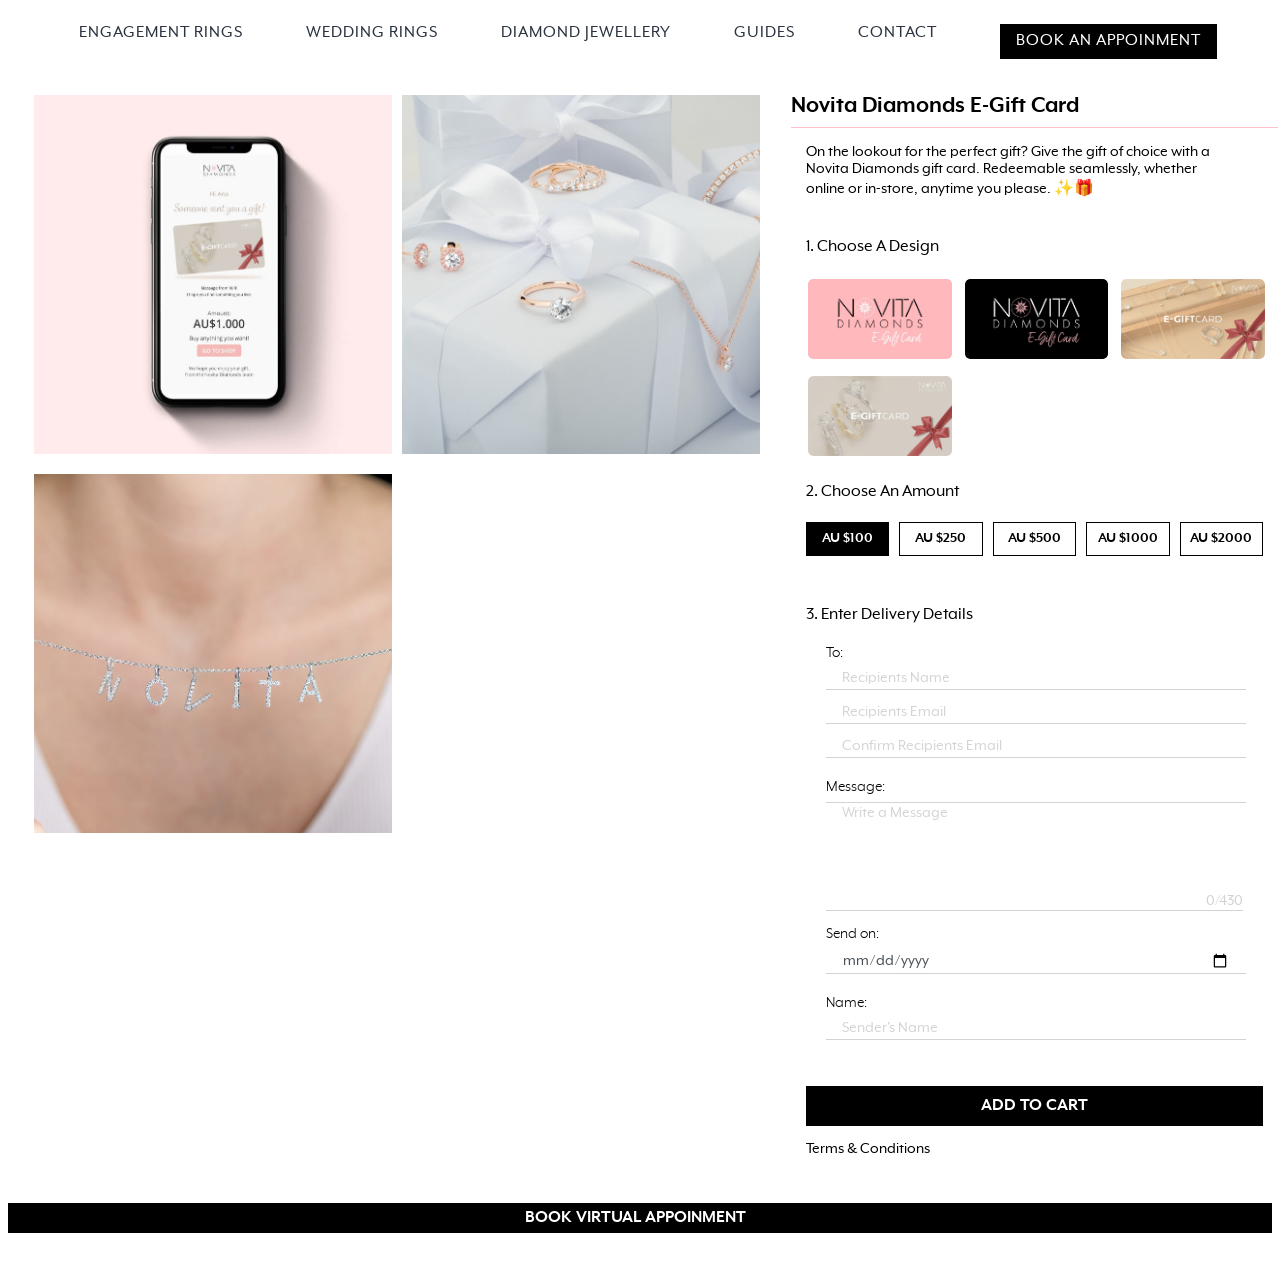
==== commit 65780aa0: "breakpoints added for 991" ====
--- a/index.html
+++ b/index.html
@@ -26,7 +26,7 @@
             <li>
               <a href="#">CONTACT</a>
             </li>
-            <li class="selected">
+            <li>
               <a href="#">BOOK AN APPOINMENT</a>
             </li>
           </ul>
--- a/assets/style/index.css
+++ b/assets/style/index.css
@@ -42,7 +42,6 @@
   color: #2b3541;
   font-size: 18px;
   text-decoration: none;
-  padding: 0.5rem 1rem;
   display: block;
   letter-spacing: 1px;
   font-weight: 400;
@@ -54,6 +53,7 @@
 .main-menu .full-menu .all-buttons li:last-child a {
   background-color: black;
   color: white;
+  padding: 0.5rem 1rem;
 }
 .main-menu .full-menu .all-buttons li:last-child a:hover {
   background-color: #ffcfce;
@@ -64,7 +64,7 @@
   margin: 10px;
   display: flex;
   justify-content: space-between;
-  gap: 30px;
+  gap: 10px;
 }
 
 .top-images {
@@ -72,6 +72,7 @@
   flex-direction: column;
   width: 66%;
   gap: 10px;
+  padding: 0 1rem;
 }
 .top-images > div {
   display: flex;
@@ -282,71 +283,112 @@
   margin-left: 10px;
 }
 
-@media (min-width: 1440px) {
+@media (max-width: 1439px) {
+  .container {
+    width: 1280px;
+  }
   .full-part {
     flex-direction: row;
   }
   .right-part {
-    width: 34%;
-  }
-  .top-images {
-    width: 66%;
-  }
-}
-@media (max-width: 1440px) and (min-width: 991px) {
+    width: 40%;
+  }
+  .top-images {
+    width: 60%;
+  }
+}
+@media (max-width: 1279px) {
+  .container {
+    width: 1140px;
+  }
   .full-part {
     flex-direction: row;
   }
   .right-part {
-    width: 40%;
-  }
-  .top-images {
-    width: 60%;
-  }
-}
-@media (max-width: 991px) and (min-width: 767px) {
+    width: 50%;
+  }
+  .top-images {
+    width: 50%;
+  }
+  .main-menu {
+    margin: 0 auto;
+    text-align: center;
+    width: 90%;
+  }
+  .main-menu .full-menu .all-buttons li a {
+    font-size: 17px;
+  }
+}
+@media (max-width: 1199px) {
+  .container {
+    width: 960px;
+  }
+  .full-part {
+    flex-direction: row;
+  }
+  .right-part {
+    width: 50%;
+  }
+  .top-images {
+    width: 50%;
+  }
+  .main-menu {
+    margin: 0 auto;
+    text-align: center;
+    width: 90%;
+  }
+  .main-menu .full-menu .all-buttons li a {
+    font-size: 17px;
+  }
+}
+@media (max-width: 991px) {
+  .container {
+    width: 720px;
+  }
   .full-part {
     flex-direction: column;
   }
   .right-part {
     width: 100%;
-  }
-  .top-images {
-    width: 100%;
-  }
-}
-@media (max-width: 767px) and (min-width: 375px) {
+    margin-left: 1rem;
+    margin-right: 1rem;
+    margin-top: 2rem;
+  }
+  .top-images {
+    width: 100%;
+  }
+}
+@media (max-width: 767px) {
+  .container {
+    width: 540px;
+  }
   .full-part {
     flex-direction: column;
   }
   .right-part {
     width: 100%;
-  }
-  .top-images {
-    width: 100%;
-  }
-}
-@media (max-width: 375px) {
+    margin-left: 1rem;
+    margin-right: 1rem;
+    margin-top: 2rem;
+  }
+  .top-images {
+    width: 100%;
+  }
+}
+@media (max-width: 575px) {
+  .container {
+    width: 100%;
+  }
   .full-part {
     flex-direction: column;
   }
   .right-part {
     width: 100%;
-  }
-  .top-images {
-    width: 100%;
-  }
-  .top-images1 img {
-    margin-top: 15px;
-  }
-  .top-images2 img {
-    display: none;
-  }
-  .gift-card-form .form-group .design-options {
-    grid-template-columns: repeat(3, 1fr);
-  }
-  .gift-card-form button[type=submit] {
-    font-size: 0.9em;
-    padding: 8px 16px;
+    margin-left: 1rem;
+    margin-right: 1rem;
+    margin-top: 2rem;
+  }
+  .top-images {
+    width: 100%;
   }
 }/*# sourceMappingURL=index.css.map */
